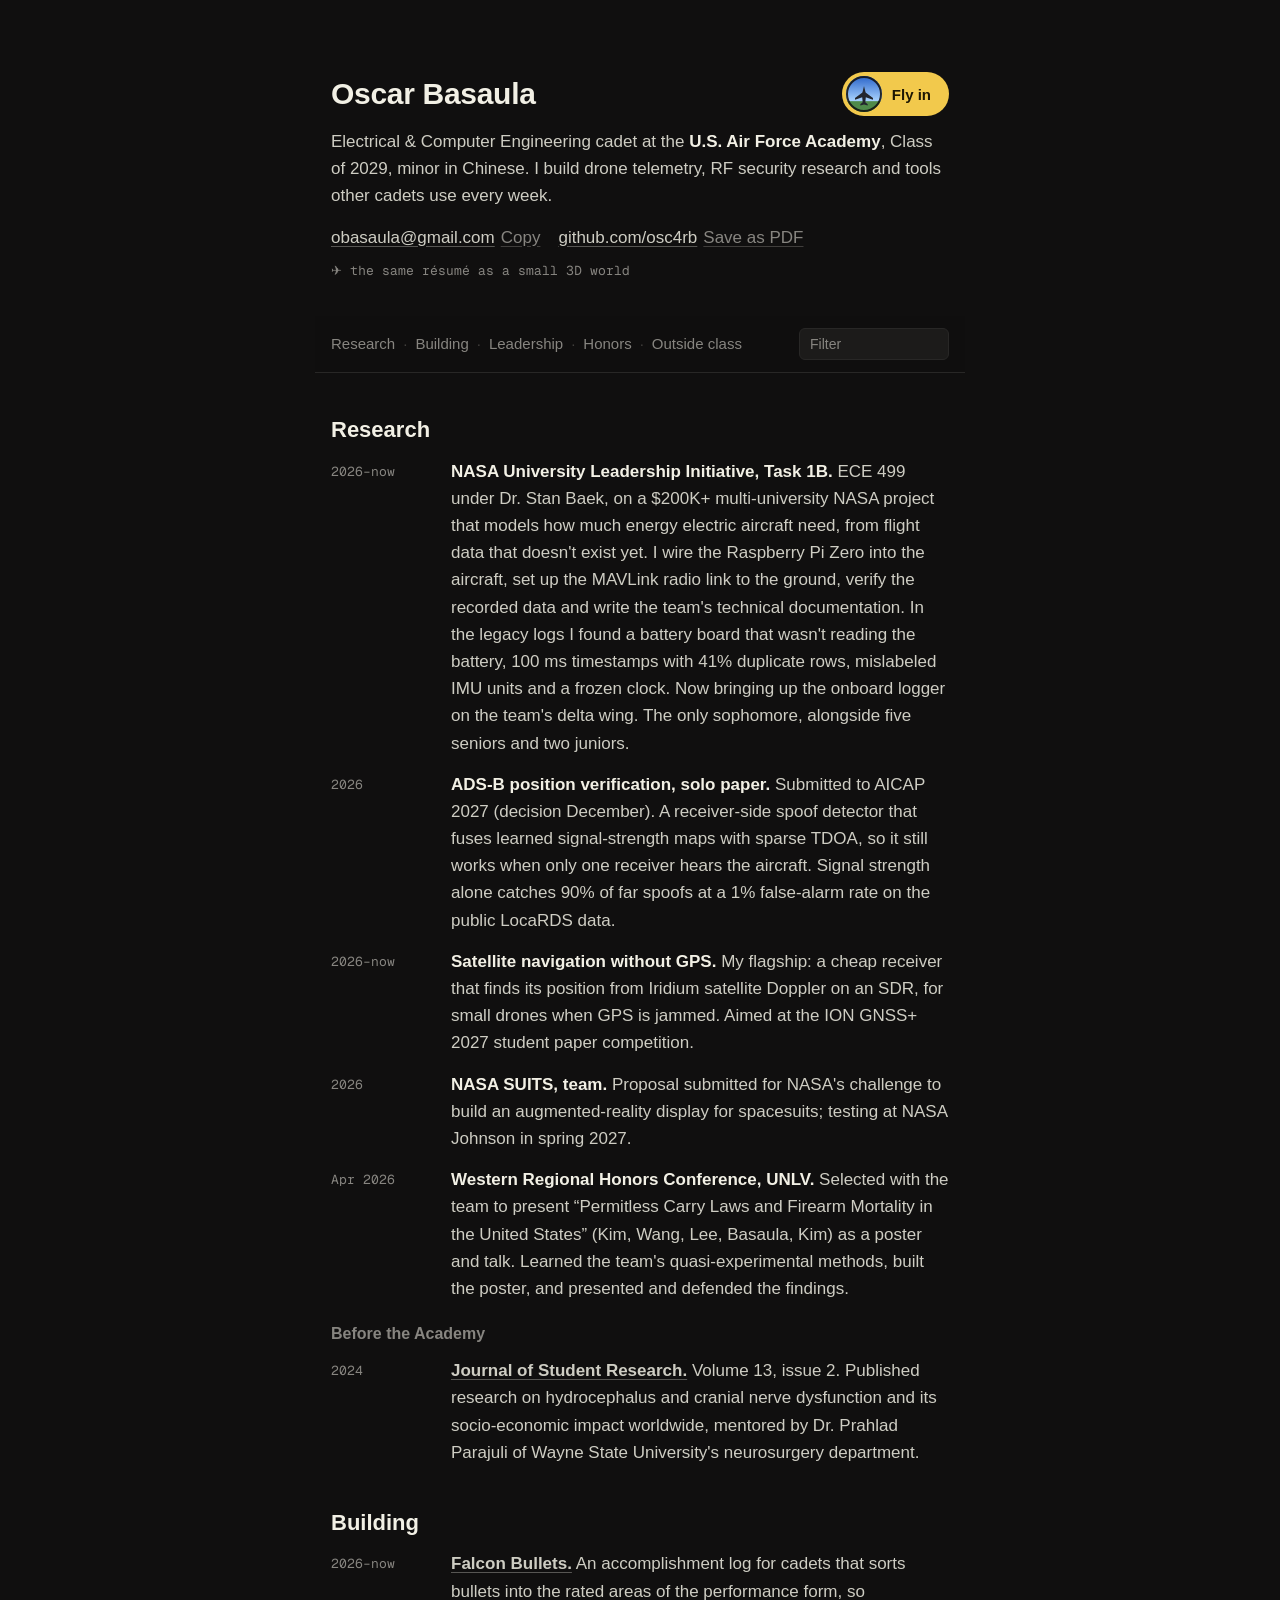
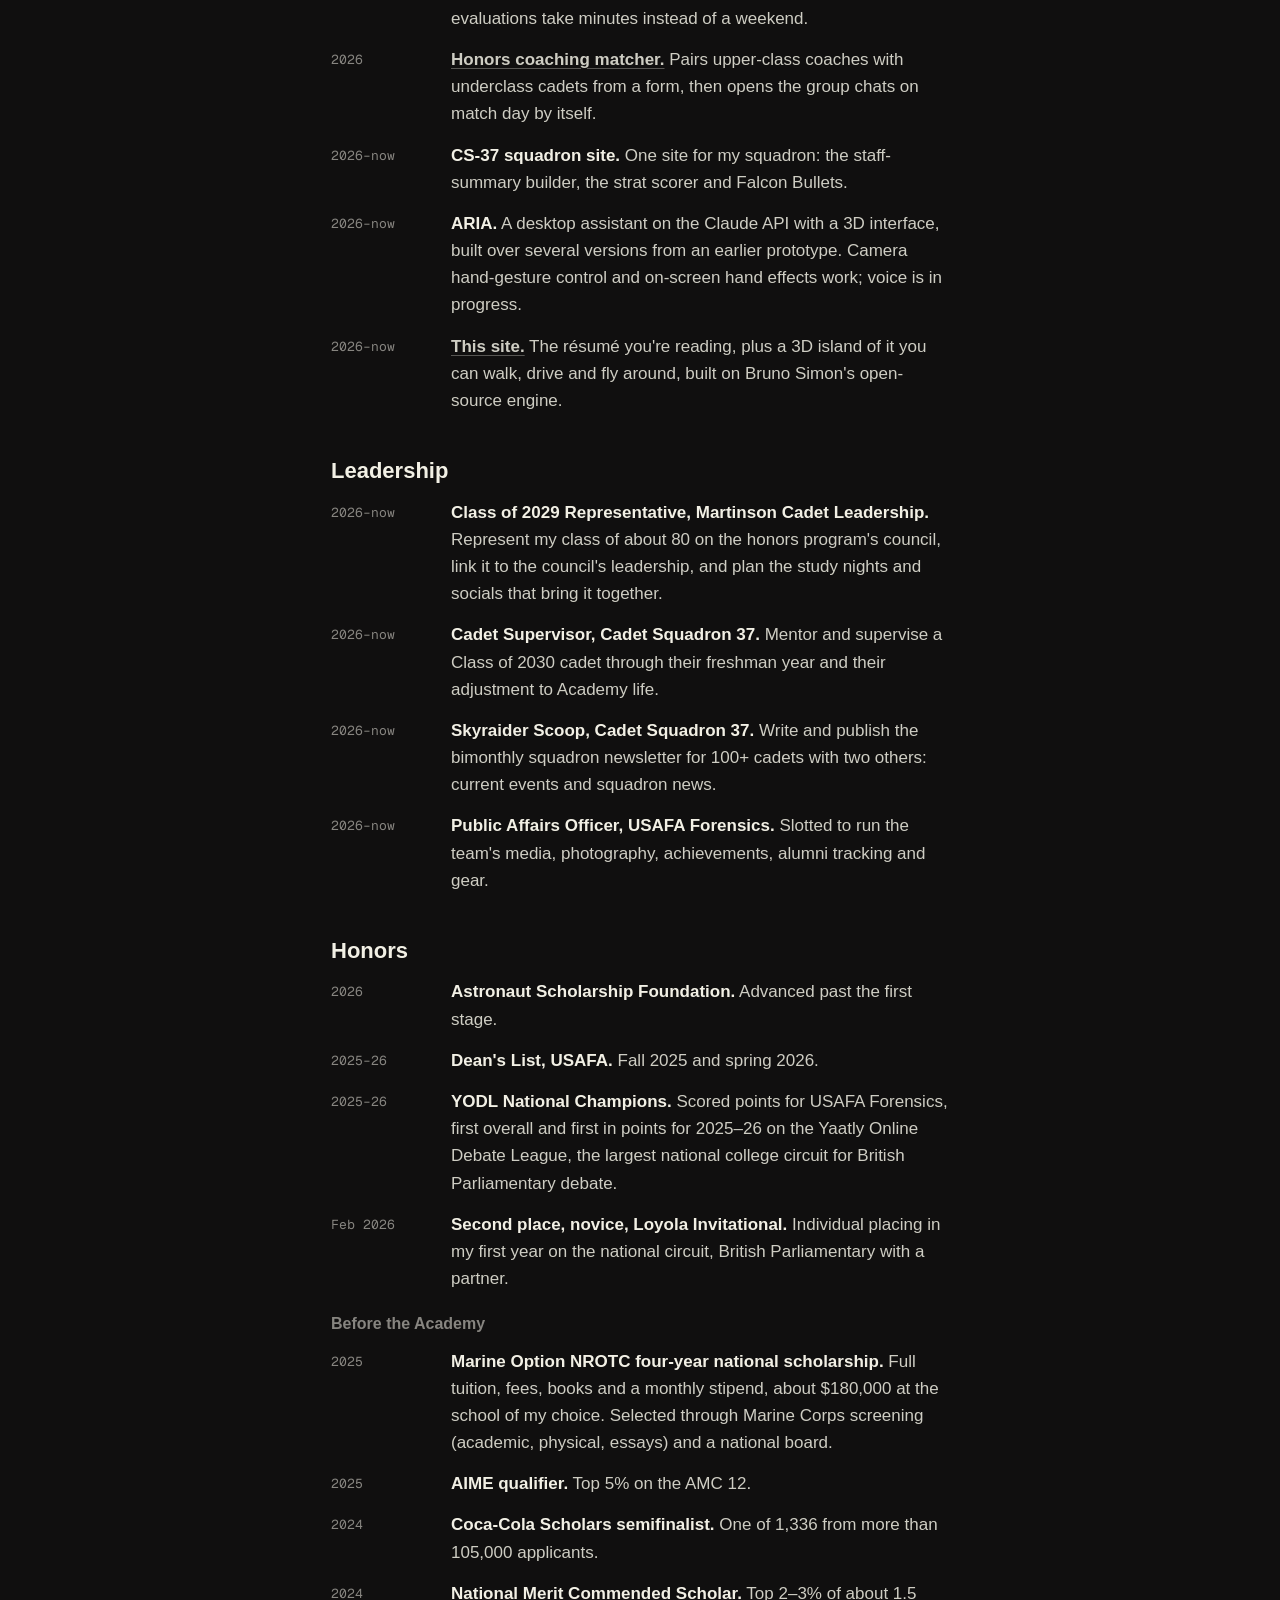
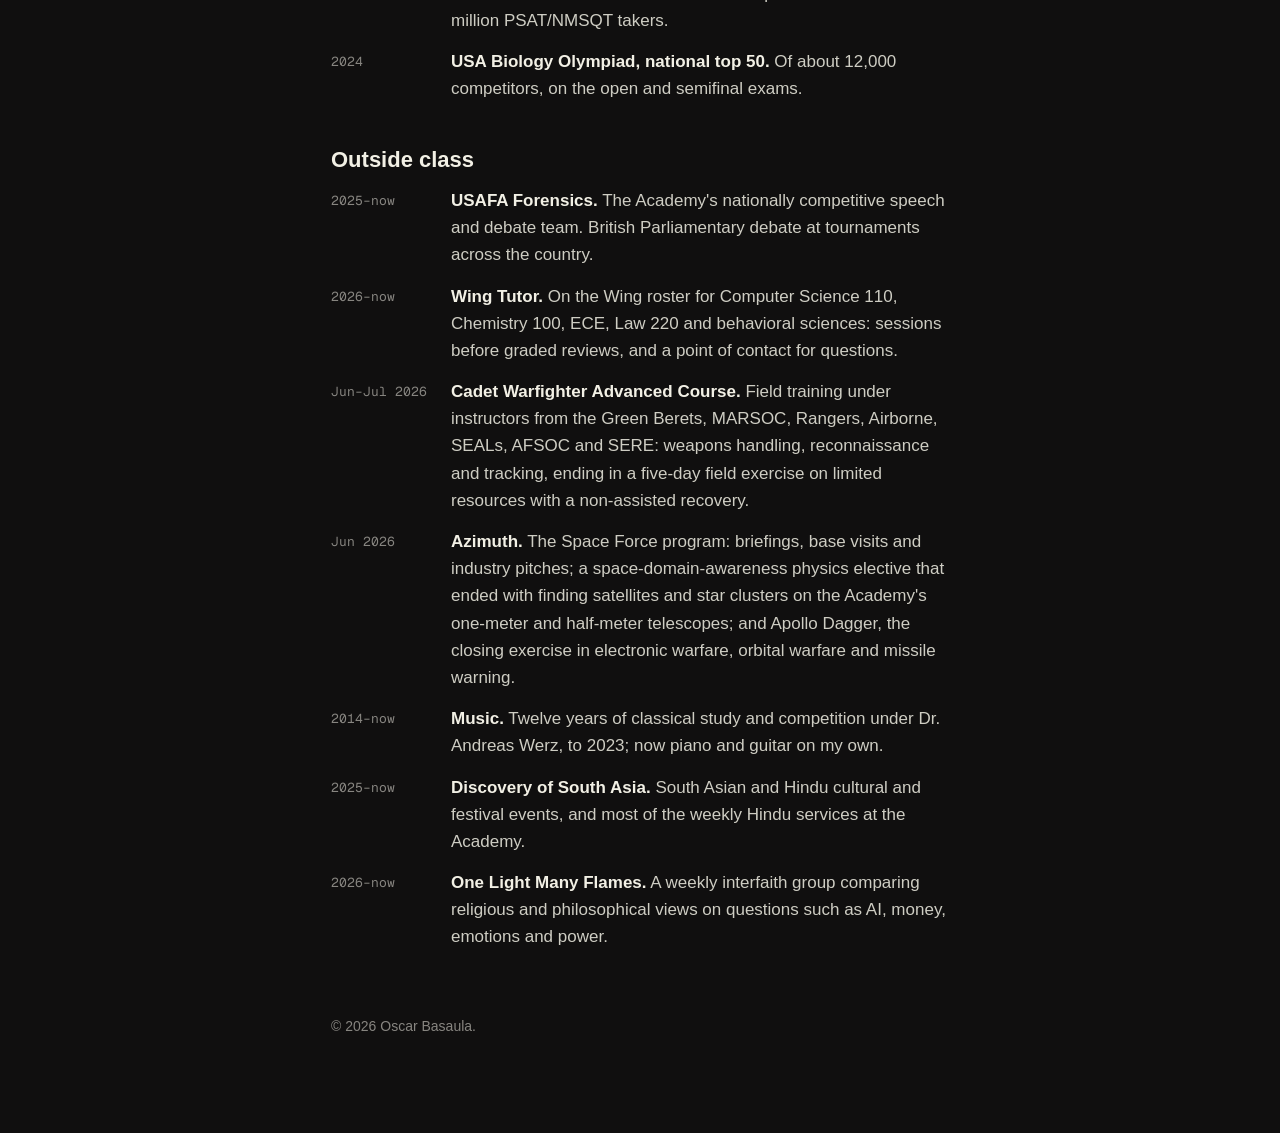
==== index.html @ b48a67dd "Portfolio: résumé home page and 3D flight world" ====
<!doctype html>
<html lang="en">
<head>
<meta charset="utf-8">
<meta name="viewport" content="width=device-width, initial-scale=1, viewport-fit=cover">
<title>Portfolio · Fly in</title>
<meta name="description" content="Dive into a small island and fly to the work.">
<meta name="theme-color" content="#100f0f">
<link rel="icon" href="assets/favicon.svg">
<link rel="preconnect" href="https://fonts.googleapis.com">
<link rel="preconnect" href="https://fonts.gstatic.com" crossorigin>
<link href="https://fonts.googleapis.com/css2?family=Geist+Mono:wght@400;500&family=Bungee&family=Barlow+Condensed:wght@600;700;800&family=Barlow:ital,wght@0,500;0,600;0,700;1,500&family=JetBrains+Mono:wght@500;700&display=swap" rel="stylesheet">
<link rel="stylesheet" href="flight.css">
<script src="site.js"></script>
</head>
<body>
<a class="skip" href="#content">Skip to content</a>

<!-- 1. Home page (also the CV): plain, instant; nothing 3D downloads until "Fly in" -->
<div id="door" class="door"></div>

<!-- 2. The world, revealed through the porthole -->
<div id="world" class="world" hidden>
  <canvas id="gl" aria-hidden="true"></canvas>
  <canvas id="hudc" aria-hidden="true"></canvas>
  <div id="flash" class="flash"></div>
  <div id="ui" class="ui"></div>
</div>

<div id="map" class="map" hidden role="dialog" aria-modal="true" aria-label="Map"></div>
<aside id="menu" class="menu" hidden role="dialog" aria-modal="true" aria-label="Menu"></aside>

<div id="sheet" class="sheet" role="dialog" aria-modal="true" aria-labelledby="sheet-title" hidden>
  <div class="sheet-card">
    <header class="sheet-head"><span id="sheet-kicker"></span><button type="button" class="x" id="sheet-x" aria-label="Close">×</button></header>
    <div id="sheet-body" class="sheet-body"></div>
    <div id="sheet-foot" class="sheet-foot"></div>
  </div>
</div>
<div id="toast" class="toast" role="status" aria-live="polite"></div>

<noscript><p style="padding:24px">This page needs JavaScript to show the portfolio.</p></noscript>
<script src="planes.js"></script>
<script src="landmarks.js"></script>
<script src="hud.js"></script>
<script src="physics.js"></script>
<script src="nature.js"></script>
<script src="flight.js"></script>
</body>
</html>
---- flight.css ----
/* flight.css — front door after husam.world's quiet dark index; world UI in his "arcade sticker" system:
   cream paper, 2.5px ink outlines, hard drop shadows, square corners, Bungee + Barlow, yellow actions.
   Section panels are drawn as real aviation paperwork (pilot file, kneeboard, ATC flight strips, comm card). */
:root{
  --ink:#23262e;--ink-2:#4b4f5c;--cream:#f5f0e1;--paper:#fbf7ec;--yellow:#f2c94c;--yellow-2:#c99b1f;
  --green:#0f6b45;--red:#d9533f;--blue:#3f6fb5;--sky:#5fb3cf;--mint:#9fe0b7;--lilac:#b9a6ff;
  --display:'Bungee','Arial Black',Impact,sans-serif;--cond:'Barlow Condensed','Arial Narrow',Arial,sans-serif;
  --text:'Barlow','Helvetica Neue',Arial,sans-serif;--mono:'JetBrains Mono',Consolas,monospace;
  --sys:-apple-system,BlinkMacSystemFont,"Segoe UI","Helvetica Neue",Helvetica,Arial,sans-serif;
  --spring:cubic-bezier(.4,1.6,.65,1);
  --edge:0 0 0 2.5px var(--ink);--drop:0 0 0 2.5px var(--ink),0 4px 0 2.5px var(--ink);--drop-lg:0 0 0 2.5px var(--ink),0 6px 0 2.5px var(--ink);
  --cream-edge:0 1.5px 0 var(--ink),1.5px 0 0 var(--ink),-1.5px 0 0 var(--ink),0 -1.5px 0 var(--ink),1px 1px 0 var(--ink),-1px 1px 0 var(--ink),1px -1px 0 var(--ink),-1px -1px 0 var(--ink),0 3px 0 var(--ink);
}
*{box-sizing:border-box}
html,body{margin:0;height:100%}
body{background:#100f0f;color:var(--ink);font:17px/1.5 var(--text);-webkit-font-smoothing:antialiased;overflow-x:hidden}
button{font:inherit;color:inherit;cursor:pointer;background:none;border:0;padding:0}
a{color:inherit}
[hidden]{display:none!important}
:focus-visible{outline:3px solid var(--yellow);outline-offset:3px}
.skip{position:absolute;left:12px;top:-60px;z-index:200;background:var(--yellow);color:var(--ink);padding:8px 12px;box-shadow:var(--drop);font:14px var(--display)}
.skip:focus{top:12px}

.port{width:38px;height:38px;border-radius:50%;overflow:hidden;position:relative;flex:none;background:linear-gradient(#2a64c9,#a9d3ff 70%,#4f8a4a 71%);box-shadow:inset 0 0 0 2px rgba(16,15,15,.85)}
.port svg{position:absolute;left:7px;top:9px;width:24px;height:24px;color:#23262e;animation:bank 3.2s ease-in-out infinite}
.port i{position:absolute;height:5px;border-radius:5px;background:#fff;opacity:.9;animation:cloud 4s linear infinite}
.port i:nth-child(2){width:14px;top:6px;left:40px}
.port i:nth-child(3){width:10px;top:27px;left:40px;animation-delay:-2s}
@keyframes bank{0%,100%{transform:rotate(-8deg) translateY(1px)}50%{transform:rotate(9deg) translateY(-2px)}}
@keyframes cloud{to{transform:translateX(-60px)}}
.port .ring{position:absolute;inset:0;border-radius:50%;border:3px solid transparent;border-top-color:var(--yellow);animation:spin .8s linear infinite;display:none}
.loading .port .ring{display:block}
@keyframes spin{to{transform:rotate(360deg)}}

/* ---------------- world ---------------- */
.world{position:fixed;inset:0;background:#5fb3cf;overflow:hidden;touch-action:none;user-select:none;-webkit-user-select:none;z-index:10}
.world.diving{clip-path:circle(var(--r,19px) at var(--x,50%) var(--y,50%))}
#gl,#hudc{position:absolute;inset:0;width:100%;height:100%;display:block}
#hudc{pointer-events:none}
.flash{position:absolute;inset:0;background:#fff;opacity:0;pointer-events:none;transition:opacity .6s}
.flash.on{opacity:.85;transition:none}
.ui{position:absolute;inset:0;pointer-events:none}
.ui>*{pointer-events:auto}

/* sticker buttons */
.btn{display:inline-flex;align-items:center;justify-content:center;gap:8px;background:var(--cream);color:var(--ink);font:15px/1 var(--display);height:42px;padding:0 16px 0 14px;box-shadow:var(--drop);text-decoration:none;transition:transform .2s var(--spring),box-shadow .12s;white-space:nowrap}
.btn:hover{transform:translateY(-2px);box-shadow:0 0 0 2.5px var(--ink),0 6px 0 2.5px var(--ink)}
.btn:active{transform:translateY(3px);box-shadow:0 0 0 2.5px var(--ink),0 1px 0 2.5px var(--ink)}
.btn kbd{font:11px var(--mono);opacity:.55;margin-left:2px}
.btn.y{background:var(--yellow)}
.btn.ink{background:var(--ink);color:var(--cream)}
.btn.sm{height:34px;font-size:12px;padding:0 12px}
.btn.big{height:58px;font-size:22px;padding:0 28px;box-shadow:var(--drop-lg)}
.btn.sq{width:42px;padding:0}
.bar-top{position:absolute;top:max(14px,env(safe-area-inset-top));left:14px;right:14px;display:flex;justify-content:space-between;align-items:flex-start;gap:10px;pointer-events:none}
.bar-top>div{display:flex;gap:10px;flex-wrap:wrap;justify-content:flex-end;pointer-events:auto}
.chip{display:inline-flex;align-items:center;gap:8px;background:var(--ink);color:var(--cream);font:12px/1 var(--display);padding:7px 10px 6px;letter-spacing:.02em}
.chip .d{width:8px;height:8px;background:var(--yellow);transform:rotate(45deg)}

/* title card after the dive (after husam's START THE CAR) */
.title{position:absolute;left:0;right:0;top:12vh;text-align:center;pointer-events:none;padding:0 16px}
.title h1{font:clamp(44px,10vw,124px)/.88 var(--display);color:var(--cream);text-shadow:var(--cream-edge),0 8px 0 var(--ink);margin:0;text-transform:uppercase;letter-spacing:.01em;animation:pop .7s var(--spring) both}
.title p{display:inline-block;margin:18px 0 22px;background:var(--ink);color:var(--cream);font:600 15px var(--cond);letter-spacing:.06em;text-transform:uppercase;padding:6px 12px;animation:pop .7s .1s var(--spring) both}
.title .btn{pointer-events:auto;animation:pop .7s .2s var(--spring) both}
.title small{display:block;margin-top:14px;font:600 14px var(--text);color:var(--ink);text-shadow:0 1px 0 rgba(255,255,255,.6)}
.title small a,.title small button{text-decoration:underline;text-underline-offset:3px;font-weight:700}
@keyframes pop{from{opacity:0;transform:translateY(16px) scale(.94)}}
.idcard{position:absolute;left:14px;bottom:14px;display:flex;gap:12px;align-items:center;background:var(--paper);box-shadow:var(--drop);padding:8px 16px 8px 8px;max-width:min(360px,calc(100vw - 28px));animation:pop .7s .3s var(--spring) both}
.idcard img{width:48px;height:48px;object-fit:cover;box-shadow:var(--edge);background:var(--cream)}
.idcard b{display:block;font:15px var(--display)}
.idcard span{font:500 14px/1.3 var(--text);color:var(--ink-2)}

/* proximity prompt (after husam's exit card) */
.prompt{position:absolute;left:50%;bottom:max(18px,env(safe-area-inset-bottom));transform:translateX(-50%);display:flex;align-items:center;gap:14px;background:var(--paper);box-shadow:var(--drop-lg);padding:12px 12px 12px 16px;max-width:calc(100vw - 28px);animation:rise .45s var(--spring) both}
.prompt .n{font:28px/1 var(--display);color:var(--yellow-2)}
.prompt b{display:block;font:18px/1.1 var(--display)}
.prompt span{font:500 14px var(--text);color:var(--ink-2)}
@keyframes rise{from{opacity:0;transform:translate(-50%,24px)}}

/* radio bubble (after Messenger's passers-by and husam's bubbles) */
.bubble{position:absolute;left:14px;bottom:96px;max-width:min(340px,calc(100vw - 28px));background:#fff;box-shadow:var(--drop);padding:10px 13px 11px;animation:pop .45s var(--spring) both}
.bubble::after{content:"";position:absolute;left:22px;bottom:-12px;width:16px;height:16px;background:#fff;box-shadow:2.5px 2.5px 0 0 var(--ink);transform:rotate(45deg)}
.bubble .who{font:12px var(--display);color:var(--blue);display:flex;gap:8px;align-items:center}
.bubble .who i{width:8px;height:8px;border-radius:50%;background:var(--red);animation:blink 1s steps(2) infinite}
@keyframes blink{50%{opacity:.2}}
.bubble p{margin:4px 0 8px;font:600 15px/1.35 var(--text)}
.bubble .btn{position:relative;z-index:1}

/* touch controls */
.stick{position:absolute;width:120px;height:120px;margin:-60px 0 0 -60px;border-radius:50%;box-shadow:0 0 0 2.5px var(--ink);background:rgba(245,240,225,.35);pointer-events:none;display:none}
.stick i{position:absolute;left:50%;top:50%;width:50px;height:50px;margin:-25px 0 0 -25px;border-radius:50%;background:var(--cream);box-shadow:var(--drop)}
.stick.on{display:block}
.thr{position:absolute;right:16px;bottom:110px;width:56px;height:170px;background:rgba(245,240,225,.85);box-shadow:var(--drop);display:none;touch-action:none}
.thr i{position:absolute;left:0;right:0;bottom:0;background:var(--yellow);border-top:2.5px solid var(--ink)}
.thr span{position:absolute;left:0;right:0;top:6px;text-align:center;font:11px var(--display)}
.ab{position:absolute;right:16px;bottom:max(24px,env(safe-area-inset-bottom));width:56px;height:56px;border-radius:50%!important;display:none;font-size:14px}
.ab.on{background:var(--red);color:#fff}
html.coarse .world.flying .thr,html.coarse .world.flying .ab{display:block}
html.coarse .world.flying .ab{display:inline-flex}

.photo-bar{position:absolute;left:50%;bottom:18px;transform:translateX(-50%);display:flex;gap:10px;align-items:center}
.photo-bar span{background:var(--ink);color:var(--cream);font:12px var(--display);padding:7px 10px}
.world.photo #hudc,.world.photo .bar-top,.world.photo .prompt,.world.photo .bubble,.world.photo .thr,.world.photo .ab{display:none!important}

/* ---------------- menu (right paper panel with tabs) ---------------- */
.menu{position:fixed;top:14px;right:14px;bottom:14px;width:min(430px,calc(100vw - 28px));background:var(--paper);box-shadow:var(--drop-lg);z-index:60;display:flex;flex-direction:column;animation:slide .4s var(--spring) both}
@keyframes slide{from{opacity:0;transform:translateX(30px)}}
.menu-head{display:flex;justify-content:space-between;align-items:center;padding:14px 14px 10px 16px}
.menu-head h2{font:22px var(--display);margin:0}
.x{width:38px;height:38px;background:var(--cream);box-shadow:var(--drop);font:22px/1 var(--text);display:inline-flex;align-items:center;justify-content:center;transition:transform .2s var(--spring)}
.x:hover{transform:rotate(90deg)}
.tabs{display:flex;gap:8px;flex-wrap:wrap;padding:0 16px 12px;border-bottom:2.5px solid var(--ink)}
.tab{font:11px/1 var(--display);background:var(--cream);box-shadow:var(--edge);padding:8px 9px 7px}
.tab[aria-selected="true"],.tab[aria-pressed="true"]{background:var(--ink);color:var(--cream)}
.menu-body{overflow:auto;padding:16px;flex:1;overscroll-behavior:contain}
.menu-body h3{font:20px/1.1 var(--display);margin:0}
.menu-body h4{font:13px var(--display);margin:0 0 10px;color:var(--ink-2)}
.menu-body p{margin:0 0 12px;font-size:15px}
.hello{display:flex;gap:14px;align-items:center;margin-bottom:12px}
.hello img{width:84px;height:84px;object-fit:cover;box-shadow:var(--edge);background:var(--cream)}
.copyrow{display:flex;margin:14px 0 8px;box-shadow:var(--edge)}
.copyrow code{flex:1;min-width:0;font:600 14px var(--text);padding:10px 12px;background:#fff;overflow:hidden;text-overflow:ellipsis;white-space:nowrap}
.copyrow button{background:var(--yellow);font:12px var(--display);padding:0 14px;border-left:2.5px solid var(--ink)}
.small{font-size:13px!important;color:var(--ink-2)}
.small a,.small button{text-decoration:underline;font-weight:700}
.opts{display:grid;gap:14px}
.opt>span{display:block;font:600 13px var(--cond);letter-spacing:.06em;text-transform:uppercase;color:var(--ink-2);margin-bottom:6px}
.seg{display:flex;flex-wrap:wrap;gap:8px}
.keys{display:grid;grid-template-columns:auto 1fr;gap:8px 12px;font-size:15px;align-items:center}
.keys kbd{font:11px/1 var(--display);background:var(--cream);box-shadow:0 0 0 2px var(--ink),0 3px 0 2px var(--ink);padding:5px 7px 4px;white-space:nowrap;display:inline-block;margin:0 4px 4px 0}
.patches{display:grid;grid-template-columns:repeat(auto-fill,minmax(118px,1fr));gap:12px}
.patch{text-align:center;padding:12px 8px;background:var(--cream);box-shadow:var(--edge);opacity:.5}
.patch.got{opacity:1;background:#fff;box-shadow:var(--drop)}
.patch .ico{width:52px;height:52px;margin:0 auto 6px;border-radius:50%;display:grid;place-items:center;font:20px var(--display);background:var(--cream);box-shadow:var(--edge)}
.patch.got .ico{background:var(--yellow)}
.patch b{display:block;font:12px var(--display)}
.patch small{font:500 12px/1.3 var(--text);color:var(--ink-2)}

/* ---------------- map ---------------- */
.map{position:fixed;inset:0;z-index:55;background:#173452;display:flex;gap:16px;padding:14px;animation:fade .3s both}
@keyframes fade{from{opacity:0}}
.map-side{width:min(360px,100%);display:flex;flex-direction:column;gap:14px;overflow:auto;flex:none}
.map-card{background:var(--paper);box-shadow:var(--drop);padding:14px}
.map-card .hello img{width:72px;height:72px}
.map-card h2{font:26px/.95 var(--display);margin:0;text-transform:uppercase}
.places{list-style:none;margin:0;padding:0;display:grid;gap:10px}
.places li{background:var(--paper);box-shadow:var(--drop);padding:10px 10px 10px 12px;display:flex;align-items:center;gap:10px}
.places .n{font:20px var(--display);width:28px;color:var(--yellow-2)}
.places b{display:block;font:14px var(--display)}
.places span{font:500 13px var(--text);color:var(--ink-2)}
.places .acts{margin-left:auto;display:flex;gap:6px;flex-wrap:wrap;justify-content:flex-end}
.places .ok{font:11px var(--display);color:var(--green)}
.map-main{flex:1;position:relative;min-width:0}
.map-frame{position:absolute;inset:0;display:flex;align-items:center;justify-content:center}
.map-sq{position:relative;width:min(100%,calc(100vh - 28px));aspect-ratio:1;box-shadow:var(--drop-lg);background:#2c5d8a}
.map-sq canvas{width:100%;height:100%;display:block;image-rendering:auto}
.pin{position:absolute;transform:translate(-50%,-50%);display:flex;align-items:center;gap:6px;background:var(--ink);color:var(--cream);font:11px/1 var(--display);padding:6px 8px 5px;white-space:nowrap;cursor:pointer}
.pin::before{content:"";width:8px;height:8px;background:var(--c,var(--yellow));transform:rotate(45deg)}
.pin.done{background:var(--green)}
.me{position:absolute;width:0;height:0;transform:translate(-50%,-50%)}
.me i{position:absolute;left:-9px;top:-12px;width:18px;height:22px;background:var(--yellow);clip-path:polygon(50% 0,100% 100%,50% 75%,0 100%);filter:drop-shadow(0 0 0 var(--ink))}
.me i::after{content:""}
.beacon-dot{position:absolute;width:9px;height:9px;transform:translate(-50%,-50%) rotate(45deg);background:var(--yellow);box-shadow:0 0 0 2px var(--ink)}
.beacon-dot.heard{background:var(--mint)}
.map-close{position:absolute;top:0;right:0;z-index:2}

/* ---------------- sheet (section paperwork) ---------------- */
.sheet{position:fixed;inset:0;z-index:70;display:flex;align-items:center;justify-content:center;padding:16px;background:rgba(35,38,46,.38);animation:fade .2s both}
.sheet-card{background:var(--paper);box-shadow:var(--drop-lg);width:min(820px,100%);max-height:min(90vh,940px);display:flex;flex-direction:column;animation:pop .45s var(--spring) both}
.sheet-head{display:flex;justify-content:space-between;align-items:center;padding:10px 12px 10px 16px;border-bottom:2.5px solid var(--ink);background:var(--cream)}
.sheet-head span{font:12px var(--display);letter-spacing:.04em}
.sheet-body{overflow:auto;padding:22px 24px 10px;overscroll-behavior:contain}
.sheet-foot{display:flex;gap:12px;justify-content:flex-end;flex-wrap:wrap;padding:14px 16px 18px;border-top:2.5px solid var(--ink)}
.sheet p{margin:0 0 12px}
.sheet strong{font-weight:700}
.eyebrow{font:600 13px var(--cond)!important;letter-spacing:.12em;text-transform:uppercase;color:var(--ink-2);margin:0 0 4px!important}
.disp{font:clamp(24px,4.4vw,36px)/1 var(--display);margin:0 0 10px;text-transform:uppercase}
.lead{font-size:19px;line-height:1.45}
.bar{font:13px var(--display);background:var(--ink);color:var(--cream);display:inline-block;padding:6px 10px 5px;margin:22px 0 12px}
.chips{display:flex;flex-wrap:wrap;gap:6px;list-style:none;margin:8px 0 0;padding:0}
.chips li{font:600 13px/1 var(--cond);letter-spacing:.04em;text-transform:uppercase;background:var(--cream);box-shadow:0 0 0 1.5px var(--ink);padding:5px 7px 4px}
/* pilot information file */
.pif-top{display:flex;gap:18px;align-items:flex-start;margin-bottom:14px}
.pif-pic{width:112px;height:112px;object-fit:cover;box-shadow:var(--drop);background:var(--cream);flex:none}
.fields{display:grid;grid-template-columns:repeat(auto-fit,minmax(110px,1fr));gap:0;margin:10px 0 0;box-shadow:var(--edge);background:#fff}
.fields div{padding:6px 10px;border-right:1.5px solid var(--ink)}
.fields dt{font:600 11px var(--cond);letter-spacing:.1em;text-transform:uppercase;color:var(--ink-2)}
.fields dd{margin:0;font:15px var(--display)}
.sticky{background:var(--yellow);box-shadow:var(--drop);padding:14px 16px;margin:18px 4px;font:italic 500 18px/1.4 var(--text);transform:rotate(-1deg)}
.ck{list-style:none;margin:0;padding:0;counter-reset:ck}
.ck li{padding:10px 0;border-bottom:1.5px dashed var(--ink-2)}
.ck .row{display:flex;align-items:baseline;gap:8px}
.ck .num{font:13px var(--display);color:var(--yellow-2)}
.ck .name{font:16px var(--display)}
.ck .dots{flex:1;border-bottom:2.5px dotted var(--ink);transform:translateY(-4px)}
.ck .val{font:13px var(--display);color:var(--green)}
.ck p{margin:4px 0 0 28px;font-size:15px;color:var(--ink-2)}
.tickets{display:grid;grid-template-columns:repeat(auto-fit,minmax(220px,1fr));gap:14px}
.ticket{background:#fff;box-shadow:var(--drop);padding:12px 14px;position:relative}
.ticket .t-top{display:flex;justify-content:space-between;gap:8px;font:11px var(--display);color:var(--ink-2);border-bottom:1.5px dashed var(--ink-2);padding-bottom:6px;margin-bottom:8px}
.ticket h3{font:16px/1.15 var(--display);margin:0 0 6px}
.ticket p,.ticket ul{font-size:15px}
.ticket ul{margin:0 0 8px;padding-left:18px}
.ticket .btn{margin-top:10px}
/* kneeboard */
.knee{position:relative;background:repeating-linear-gradient(#fbf7ec 0 27px,#e4ecf3 27px 28px);margin:-22px -24px -10px;padding:40px 24px 10px}
.knee .clip{position:absolute;top:-6px;left:50%;width:120px;height:26px;margin-left:-60px;background:#9aa3ab;box-shadow:var(--drop)}
.brief{background:#fff;box-shadow:var(--drop);padding:16px}
.tag-ink{display:inline-block;font:12px var(--display);background:var(--red);color:#fff;padding:5px 8px 4px;margin:0 0 8px}
.brief h3{font:20px/1.1 var(--display);margin:0 0 8px}
.bignums{display:grid;grid-template-columns:repeat(auto-fit,minmax(120px,1fr));gap:12px;margin:14px 0}
.bignums div{box-shadow:var(--edge);padding:8px 10px;background:var(--paper)}
.bignums b{display:block;font:30px/1 var(--display)}
.bignums small{font:600 13px/1.2 var(--cond);letter-spacing:.04em;text-transform:uppercase;color:var(--ink-2)}
.stages{display:flex;gap:8px;flex-wrap:wrap;margin-bottom:12px}
.layer{box-shadow:var(--edge);padding:12px 14px;background:var(--paper)}
.layer .code{font:11px var(--display);color:var(--ink-2)}
.layer h3{font:17px var(--display);margin:4px 0 6px}
/* flight progress strips */
.strips{display:grid;gap:10px;margin-top:14px}
.strip{display:grid;grid-template-columns:14px 118px 1fr auto;background:#fff;box-shadow:var(--drop)}
.strip .band{background:var(--band,var(--yellow));border-right:2px solid var(--ink)}
.strip .s-id{padding:10px;border-right:1.5px solid var(--ink);font:13px var(--display)}
.strip .s-id small{display:block;font:600 12px/1.2 var(--cond);letter-spacing:.04em;text-transform:uppercase;color:var(--ink-2);margin-top:4px}
.strip .s-main{padding:10px 12px}
.strip h3{font:15px/1.15 var(--display);margin:0 0 4px}
.strip p{font-size:14px;margin:0}
.strip .s-stat{padding:10px;border-left:1.5px solid var(--ink);font:11px var(--display);writing-mode:vertical-rl;transform:rotate(180deg);text-align:center;background:var(--cream)}
/* comm card */
.comm-head{display:flex;justify-content:space-between;background:repeating-linear-gradient(45deg,var(--ink) 0 10px,var(--yellow) 10px 20px);margin:-22px -24px 18px;padding:10px 24px}
.comm-head span{background:var(--ink);color:var(--cream);font:12px var(--display);padding:5px 8px 4px}
.freq{width:100%;border-collapse:collapse;box-shadow:var(--edge);background:#fff;margin:12px 0}
.freq th{font:12px var(--display);text-align:left;padding:10px;border-bottom:1.5px solid var(--ink);border-right:1.5px solid var(--ink);width:110px;background:var(--cream)}
.freq td{padding:8px 10px;border-bottom:1.5px solid var(--ink);font:600 15px var(--text);word-break:break-all}
.freq tr:last-child th,.freq tr:last-child td{border-bottom:0}
.freq a{font-weight:700}

.toast{position:fixed;left:50%;top:max(16px,env(safe-area-inset-top));transform:translate(-50%,-30px);background:var(--cream);color:var(--ink);box-shadow:var(--drop);font:14px/1.2 var(--display);padding:11px 14px 10px;opacity:0;transition:transform .45s var(--spring),opacity .25s;z-index:90;pointer-events:none;max-width:calc(100vw - 32px);text-align:center}
.toast.on{opacity:1;transform:translate(-50%,0)}
.toast.gold{background:var(--yellow)}

/* fallback card */
.nofly{position:absolute;inset:0;display:flex;align-items:center;justify-content:center;padding:16px;background:linear-gradient(#a9e0ee,#5fb3cf)}
.nofly .map-card{max-width:440px}

@media (max-width:700px){
  .btn kbd,.btn .lbl{display:none}
  .btn{height:38px;font-size:13px;padding:0 11px}
  .btn.sq{width:38px}
  .bar-top{gap:6px}
  .bar-top>div{gap:7px}
  .idcard{display:none}
  .title{top:9vh}
  .menu{top:auto;left:0;right:0;bottom:0;width:100%;max-height:88vh}
  .map{flex-direction:column;overflow:auto;padding:12px}
  .map-side{width:100%;order:2;overflow:visible}
  .map-main{flex:none;order:1}
  .map-frame{position:relative;padding-top:48px}
  .map-sq{width:100%}
  .sheet{padding:0;align-items:flex-end}
  .sheet-card{max-height:92vh}
  .sheet-body{padding:18px 16px 8px}
  .knee{margin:-18px -16px -8px;padding:36px 16px 8px}
  .comm-head{margin:-18px -16px 16px;padding:10px 16px}
  .pif-top{flex-direction:column}
  .strip{grid-template-columns:10px 1fr auto}
  .strip .s-id{grid-column:2;border-right:0;border-bottom:1.5px solid var(--ink);padding:8px 10px}
  .strip .s-main{grid-column:2}
  .strip .s-stat{grid-column:3;grid-row:1/3}
  .strip .band{grid-row:1/3}
  .bubble{bottom:auto;top:64px}
  .prompt{gap:10px;padding:10px}
  .prompt .n{display:none}
}
/* ---------------- home page = the résumé. Structure after husam.world/facts (measured 2026-11-21), dates after
   henrp.github.io/portfolio; Flexoki-dark colours like husam's (#100f0f / #cecdc3 / #878580), our yellow for actions --- */
.door{--r-bg:#100f0f;--r-tx:#cecdc3;--r-hi:#f2f0e5;--r-mu:#878580;--r-line:#282726;--r-ac:#f2c94c;
  min-height:100vh;background:var(--r-bg);color:var(--r-tx);font:17px/1.6 var(--sys);-webkit-font-smoothing:antialiased}
html.plain-mode body{background:#100f0f}
.door ::selection{background:var(--r-ac);color:#1d1704}
.rs{max-width:650px;margin:0 auto;padding:72px 16px 96px}
.rs a{color:inherit;text-decoration:underline;text-decoration-color:#575653;text-underline-offset:3px}
.rs a:hover{color:var(--r-hi);text-decoration-color:var(--r-tx)}
.rs .link{border:0;background:none;padding:0;font:inherit;color:var(--r-mu);cursor:pointer;text-decoration:underline;text-decoration-color:#403e3c;text-underline-offset:3px}
.rs .link:hover{color:var(--r-hi)}
.rs-top{display:flex;align-items:center;justify-content:space-between;gap:16px;flex-wrap:wrap}
.rs h1{margin:0;color:var(--r-hi);font-size:30px;line-height:1.2;font-weight:700;letter-spacing:-.01em}
.rs .lede{margin:12px 0 0}
.rs .lede strong{color:var(--r-hi);font-weight:600}
.rs .contact{margin:14px 0 0;display:flex;flex-wrap:wrap;gap:4px 18px;align-items:baseline}
.rs .contact .link{margin-left:-12px}
.rs .note{margin:10px 0 0;font:13px/1.5 'Geist Mono',ui-monospace,Consolas,monospace;color:var(--r-mu)}
.fly{display:inline-flex;align-items:center;gap:10px;height:44px;padding:0 18px 0 4px;border:0;border-radius:999px;background:var(--r-ac);color:#1d1704!important;font:600 15px var(--sys);text-decoration:none!important;cursor:pointer;transition:transform .25s var(--spring),filter .2s}
.fly:hover{transform:translateY(-1px);filter:brightness(1.06)}
.fly:active{transform:scale(.97)}
.fly .port{width:36px;height:36px}
.fly .port svg{left:6px;top:8px}
.rs-index{position:sticky;top:0;z-index:5;margin:36px -16px 0;padding:12px 16px;display:flex;flex-wrap:wrap;gap:8px 16px;align-items:center;justify-content:space-between;background:rgba(16,15,15,.92);-webkit-backdrop-filter:blur(6px);backdrop-filter:blur(6px);border-bottom:1px solid var(--r-line)}
.rs-index .idx{display:flex;flex-wrap:wrap;gap:2px 8px;font-size:15px}
.rs-index .idx a{text-decoration:none;color:var(--r-mu)}
.rs-index .idx a:hover{color:var(--r-hi)}
.rs-index i{font-style:normal;color:#403e3c}
.flt input{width:150px;height:32px;padding:0 10px;border:1px solid var(--r-line);border-radius:6px;background:#1c1b1a;color:var(--r-hi);font:14px var(--sys)}
.flt input::placeholder{color:var(--r-mu)}
.flt input:focus{outline:none;border-color:var(--r-ac)}
.vh{position:absolute;width:1px;height:1px;overflow:hidden;clip:rect(0,0,0,0);white-space:nowrap}
.rs-none{margin:24px 0 0;color:var(--r-mu)}
.rs section{margin-top:44px;scroll-margin-top:64px}
.rs h2{margin:0;color:var(--r-hi);font-size:22px;line-height:1.2;font-weight:700}
.rs h3{margin:22px 0 0;color:var(--r-mu);font-size:16px;line-height:1.2;font-weight:700}
.items{list-style:none;margin:0;padding:0}
.items>li{display:grid;grid-template-columns:104px 1fr;gap:0 16px;margin-top:14px}
.items>li.sub{display:block;margin-top:0}
.items>li[hidden]{display:none}
.when{padding-top:4px;font:13px/1.5 'Geist Mono',ui-monospace,Consolas,monospace;color:var(--r-mu);white-space:nowrap}
.items p{margin:0}
.items b{color:var(--r-hi);font-weight:600}
.items a b{color:inherit}
.rs-foot{margin-top:64px;font-size:14px;color:var(--r-mu)}
@media (max-width:560px){
  .rs{padding:44px 16px 72px}
  .rs h1{font-size:26px}
  .items>li{grid-template-columns:1fr}
  .when{padding:0}
  .flt input{width:100%}
  .flt{flex:1 1 100%}
}
@media print{
  html.plain-mode body,body,.door{background:#fff!important;color:#000}
  .door{--r-tx:#222;--r-hi:#000;--r-mu:#555}
  .fly,.rs-index,.rs .link,.rs .note,.skip,#world,#theme-btn{display:none!important}
  .rs{padding:0;max-width:none;font-size:12px}
  .rs a{text-decoration:none}
  .rs section{margin-top:18px;break-inside:auto}
  .items>li{break-inside:avoid;margin-top:6px}
}
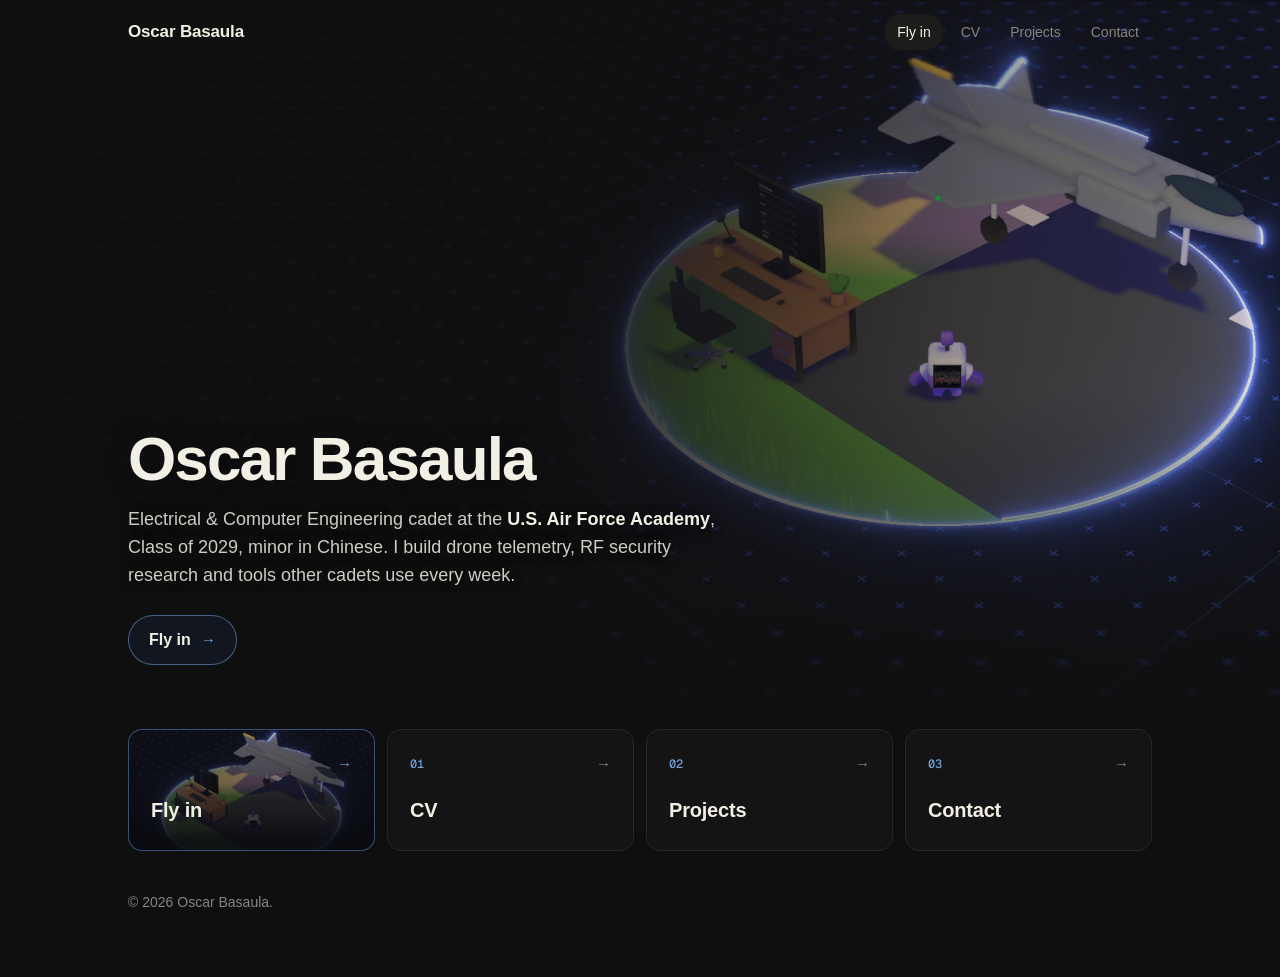
==== commit e8a5c545: "Home page opens on the world; world wayfinding, tighter jet turns, lag fixes Home: tabs (Fly in, CV," ====
--- a/index.html
+++ b/index.html
@@ -9,7 +9,8 @@
 <link rel="icon" href="assets/favicon.svg">
 <link rel="preconnect" href="https://fonts.googleapis.com">
 <link rel="preconnect" href="https://fonts.gstatic.com" crossorigin>
-<link href="https://fonts.googleapis.com/css2?family=Geist+Mono:wght@400;500&family=Bungee&family=Barlow+Condensed:wght@600;700;800&family=Barlow:ital,wght@0,500;0,600;0,700;1,500&family=JetBrains+Mono:wght@500;700&display=swap" rel="stylesheet">
+<link href="https://fonts.googleapis.com/css2?family=Geist+Mono:wght@400;500&family=Bungee&family=Barlow+Condensed:wght@600;700;800&family=Barlow:ital,wght@0,500;0,600;0,700;1,500&family=JetBrains+Mono:wght@500;700&display=swap" rel="stylesheet" media="print" onload="this.media='all'">
+<link rel="preload" href="assets/world-hero.webp" as="image" type="image/webp">
 <link rel="stylesheet" href="flight.css">
 <script src="site.js"></script>
 </head>
--- a/flight.css
+++ b/flight.css
@@ -334,3 +334,139 @@
   .rs section{margin-top:18px;break-inside:auto}
   .items>li{break-inside:avoid;margin-top:6px}
 }
+
+
+/* ---------------- home page v6 (2026-11-25): after silvjurado.com, measured in the pane and kept black.
+   His header: clear at the top, tinted with a hairline once you scroll; muted links, the current one on a pill that
+   slides (180 ms, cubic-bezier(.76,0,.24,1)). His cards: 14 px radius, 22 px padding; on hover an accent border at
+   55%, a lighter panel and a 0 18px 38px -18px lift shadow (200 ms); they lean up to 4.5° toward the pointer, rise
+   3 px and catch a 300 px radial glare; the arrow moves 4 px. Things fade up 16 px over 0.6 s. --- */
+.door{--hd:64px;--card:#151414;--panel:#1d1c1b;--ac2:#6ea3dc;--lift:0 18px 38px -18px rgba(63,118,196,.45)}
+.hd{position:sticky;top:0;z-index:20;border-bottom:1px solid transparent;transition:background-color .3s,border-color .3s}
+.hd:not(.is-top){background:rgba(16,15,15,.72);border-bottom-color:var(--r-line)}
+.hd-in{max-width:1080px;height:var(--hd);margin:0 auto;padding:0 28px;display:flex;align-items:center;justify-content:space-between;gap:16px}
+.hd-name{color:var(--r-hi);font-size:17px;font-weight:600;letter-spacing:-.01em;text-decoration:none;white-space:nowrap}
+.hd-tabs{position:relative;display:flex;gap:4px;font-size:14px}
+.hd-tabs a{position:relative;z-index:1;display:block;padding:7px 13px;border-radius:999px;color:var(--r-mu);text-decoration:none;white-space:nowrap;transition:color .2s}
+.hd-tabs a:hover,.hd-tabs a[aria-current=page]{color:var(--r-hi)}
+.tab-pill{position:absolute;left:0;top:0;bottom:0;border-radius:999px;background:var(--panel);transition:transform .18s cubic-bezier(.76,0,.24,1),width .18s cubic-bezier(.76,0,.24,1)}
+.pane{max-width:1080px;margin:0 auto;padding:72px 28px 40px}
+.pane[hidden]{display:none}
+.pane-cv{padding-top:48px}
+.pane-cv .rs{max-width:650px;padding:0}
+.pane-cv .rs-index{top:var(--hd)}
+.pane-cv .rs section{scroll-margin-top:calc(var(--hd) + 64px)}
+.door main>.rs-foot{max-width:1080px;margin:0 auto;padding:0 28px 64px}
+
+.hero-h{margin:0;color:var(--r-hi);font-size:clamp(40px,7vw,58px);line-height:1.02;font-weight:600;letter-spacing:-.03em}
+.hero-l{margin:16px 0 0;max-width:600px;font-size:18px;line-height:1.55}
+.hero-l strong{color:var(--r-hi);font-weight:600}
+.pg-h{margin:0;color:var(--r-hi);font-size:32px;line-height:1.1;font-weight:600;letter-spacing:-.02em}
+
+/* the panes on the front page, the project cards and the contact rows */
+.pns{display:grid;grid-template-columns:repeat(4,1fr);gap:12px;margin-top:44px}
+.pcs{display:grid;grid-template-columns:repeat(3,1fr);gap:12px;margin-top:28px}
+.pn,.pc,.ct-row{position:relative;display:block;padding:22px 22px 24px;border:1px solid var(--r-line);border-radius:14px;background:var(--card);color:inherit;text-decoration:none;
+  transition:border-color .2s,background-color .2s,box-shadow .2s,transform .2s}
+.pn-top{display:flex;align-items:center;justify-content:space-between;gap:10px;margin-bottom:18px}
+.pn-n{font:500 12px/1.4 "Geist Mono",ui-monospace,Consolas,monospace;letter-spacing:.04em;color:var(--ac2)}
+.pn-n svg{display:block;width:18px;height:18px}
+.arw{color:var(--r-mu);font-size:15px;transition:translate .2s}
+.pn b,.pc b{display:block;color:var(--r-hi);font-size:20px;font-weight:600;letter-spacing:-.01em}
+.pc p{margin:7px 0 0;font-size:14px;line-height:1.55;color:#9c9a94}
+.pn:hover,.pc:is(a):hover,.ct-row:is(a):hover,.pn:focus-visible,.pc:focus-visible,.ct-row:focus-visible{border-color:rgba(110,163,220,.55);background:var(--panel);box-shadow:var(--lift);outline:none}
+.pn:hover .arw,.pc:hover .arw,.ct-row:hover .arw,.pn:focus-visible .arw{translate:4px 0;color:var(--r-hi)}
+/* Fly in: the same pane, lit */
+.pn-fly{border-color:rgba(110,163,220,.45);background:#0d1020}
+.pn-fly .arw{color:var(--ac2)}
+.pn-fly:hover{border-color:rgba(110,163,220,.85);box-shadow:0 18px 38px -16px rgba(63,118,196,.7)}
+.ct{display:grid;gap:10px;margin-top:28px;max-width:520px}
+.ct-row{display:flex;align-items:center;justify-content:space-between;gap:12px;padding:16px 20px}
+.ct-row>a{color:var(--r-hi);font-weight:600;text-decoration:none}
+.ct-row b{color:var(--r-hi);font-weight:600}
+.pill{height:32px;padding:0 13px;border:1px solid #3a3937;border-radius:999px;background:none;color:var(--ac2);font:500 12.5px var(--sys);cursor:pointer;transition:border-color .2s}
+.pill:hover{border-color:var(--ac2)}
+
+/* the lean, lift and glare (pointer devices only, set from flight.js) */
+@media (hover:hover) and (pointer:fine) and (prefers-reduced-motion:no-preference){
+  [data-tilt]{transform:perspective(900px) rotateX(var(--rx,0deg)) rotateY(var(--ry,0deg)) translateY(calc(var(--lift-y,0px) + var(--rise,0px)))}
+  [data-tilt]:hover{--lift-y:-3px}
+  [data-tilt].tilting{transition:border-color .2s,background-color .2s,box-shadow .2s}
+  [data-tilt]::after{content:"";position:absolute;inset:0;border-radius:inherit;pointer-events:none;background:radial-gradient(300px circle at var(--gx,50%) var(--gy,50%),rgba(170,200,240,.12),transparent 65%);opacity:var(--glare,0);transition:opacity .25s}
+}
+
+/* fade up */
+.fu{opacity:0;--rise:16px;transform:translateY(16px);transition:opacity .45s ease,transform .45s cubic-bezier(.22,1,.36,1)}
+.fu[data-tilt]{transform:perspective(900px) translateY(var(--rise))}
+.fu.in{opacity:1;--rise:0px;transform:none}
+.fu.in[data-tilt]{transform:perspective(900px) rotateX(var(--rx,0deg)) rotateY(var(--ry,0deg)) translateY(calc(var(--lift-y,0px) + var(--rise,0px)));transition:opacity .6s ease,transform .6s cubic-bezier(.22,1,.36,1),border-color .2s,background-color .2s,box-shadow .2s}
+.fu.in[data-tilt].tilting{transition:border-color .2s,background-color .2s,box-shadow .2s}
+@media (prefers-reduced-motion:reduce){.fu,.fu[data-tilt],.fu.in[data-tilt]{opacity:1;transform:none;transition:none}}
+
+@media (max-width:900px){.pcs{grid-template-columns:repeat(2,1fr)}}
+@media (max-width:700px){
+  .pns{grid-template-columns:repeat(2,1fr)}
+  .pcs{grid-template-columns:1fr}
+  .hd-in,.pane,.pane-in,.hx-text,.door main>.rs-foot{padding-left:16px;padding-right:16px}
+}
+@media (max-width:520px){
+  .hd-name{display:none}
+  .hd-in{justify-content:center}
+  .hd-tabs a{padding:7px 11px}
+  .pane{padding-top:44px}
+}
+@media print{
+  .hd,.pane:not(.pane-cv){display:none!important}
+  .pane-cv{display:block!important;padding:0;max-width:none}
+}
+
+/* the Fly in pane: a render of the world's opening (assets/fly-in.webp, from world/ in the pane), under a dark scrim */
+.pns{grid-auto-rows:1fr}
+.pn{overflow:hidden}
+.pn>*:not(.pn-img){position:relative;z-index:1}
+.pn-img{position:absolute;inset:0;border-radius:inherit;background:linear-gradient(to top,rgba(11,12,18,.94) 8%,rgba(11,12,18,.45) 55%,rgba(11,12,18,.15)),url(assets/fly-in.webp) 50% 40%/cover;
+  transition:transform .6s cubic-bezier(.22,1,.36,1),filter .6s;filter:saturate(.9) brightness(.85)}
+.pn-fly:hover .pn-img,.pn-fly:focus-visible .pn-img{transform:scale(1.06);filter:saturate(1.05) brightness(1)}
+
+/* one slow breath of colour when the pointer arrives, then it settles (about the pace of a sleep light) */
+@keyframes breath-hue{0%{opacity:0}45%{opacity:1}100%{opacity:.7}}
+@keyframes breath-glow{0%{box-shadow:0 18px 38px -18px rgba(63,118,196,0)}45%{box-shadow:0 20px 44px -14px rgba(63,118,196,.7)}100%{box-shadow:var(--lift)}}
+@media (hover:hover) and (prefers-reduced-motion:no-preference){
+  .pn:hover,.pc:is(a):hover,.ct-row:is(a):hover{animation:breath-glow 2.2s ease-in-out forwards}
+  .pn-fly:hover{--lift:0 18px 38px -16px rgba(63,118,196,.7)}
+  [data-tilt]:hover::after{animation:breath-hue 2.2s ease-in-out forwards}
+}
+
+/* the front page opens on the world, after Jurado's photo hero (measured): a full-bleed image under the clear header,
+   min-height clamp(480px,82vh,720px), text at the bottom left; a 100° scrim heavy under the text
+   (.96 → .88 at 46% → .40 at 72% → .08), a bottom dissolve into the page (bg → .45 at 18% → clear at 46%); the image
+   drifts and zooms a little on scroll. The image is a render of the world's opening (assets/world-hero.webp). */
+.pane-fly{max-width:none;padding:0}
+.pane-in{max-width:1080px;margin:0 auto;padding:0 28px 40px}
+.pane-in .pns{margin-top:8px}
+.hx{position:relative;display:flex;align-items:flex-end;min-height:clamp(480px,82vh,720px);margin-top:calc(-1 * var(--hd));overflow:hidden}
+.hx-img{position:absolute;inset:0;z-index:0;display:block;overflow:hidden;background:#0d1020}
+.hx-img img{display:block;width:100%;height:100%;object-fit:cover;object-position:78% 40%;transform-origin:74% 50%}
+.hx-img::before,.hx-img::after{content:"";position:absolute;inset:0;z-index:1;pointer-events:none}
+.hx-img::before{background:linear-gradient(100deg,rgba(16,15,15,.96) 0%,rgba(16,15,15,.88) 46%,rgba(16,15,15,.4) 72%,rgba(16,15,15,.08) 100%)}
+.hx-img::after{background:linear-gradient(to top,#100f0f 0%,rgba(16,15,15,.45) 18%,transparent 46%)}
+.hx-text{position:relative;z-index:1;width:100%;max-width:1080px;margin:0 auto;padding:112px 28px 56px;pointer-events:none}
+.hx-text>.hero-l{max-width:600px}
+.hx-text>*{pointer-events:auto}
+.hx .hero-h{font-size:clamp(42px,7vw,62px);text-shadow:0 2px 24px rgba(8,10,14,.7)}
+.hx .hero-l{text-shadow:0 1px 12px rgba(8,10,14,.6)}
+.hx-fly{display:inline-flex;align-items:center;margin-top:26px;padding:11px 20px;border:1px solid rgba(110,163,220,.55);border-radius:999px;background:rgba(20,26,37,.72);color:var(--r-hi);font-size:16px;font-weight:600;text-decoration:none;transition:border-color .2s,background-color .2s,box-shadow .2s}
+.hx-fly .arw{margin-left:10px;color:var(--ac2)}
+.hx-fly:hover,.hx-fly:focus-visible{border-color:var(--ac2);background:#1a2230;outline:none}
+.hx-fly:hover .arw,.hx-fly:focus-visible .arw{translate:4px 0;color:var(--r-hi)}
+@media (hover:hover) and (prefers-reduced-motion:no-preference){.hx-fly:hover{animation:breath-glow 2.2s ease-in-out forwards}}
+@media (max-width:640px){
+  .hx{display:block;min-height:0;margin-top:0}
+  .hx-img{position:relative;height:42vh;min-height:280px}
+  .hx-img img{object-position:76% 45%}
+  .hx-img::before{display:none}
+  .hx-img::after{background:linear-gradient(to top,#100f0f 0%,rgba(16,15,15,.2) 34%,transparent 64%)}
+  .hx-text{margin-top:-48px;padding:0 16px 32px}
+}
+@media print{.hx{display:none}}
+@media (max-width:700px){.pane-in{padding-left:16px;padding-right:16px}}
